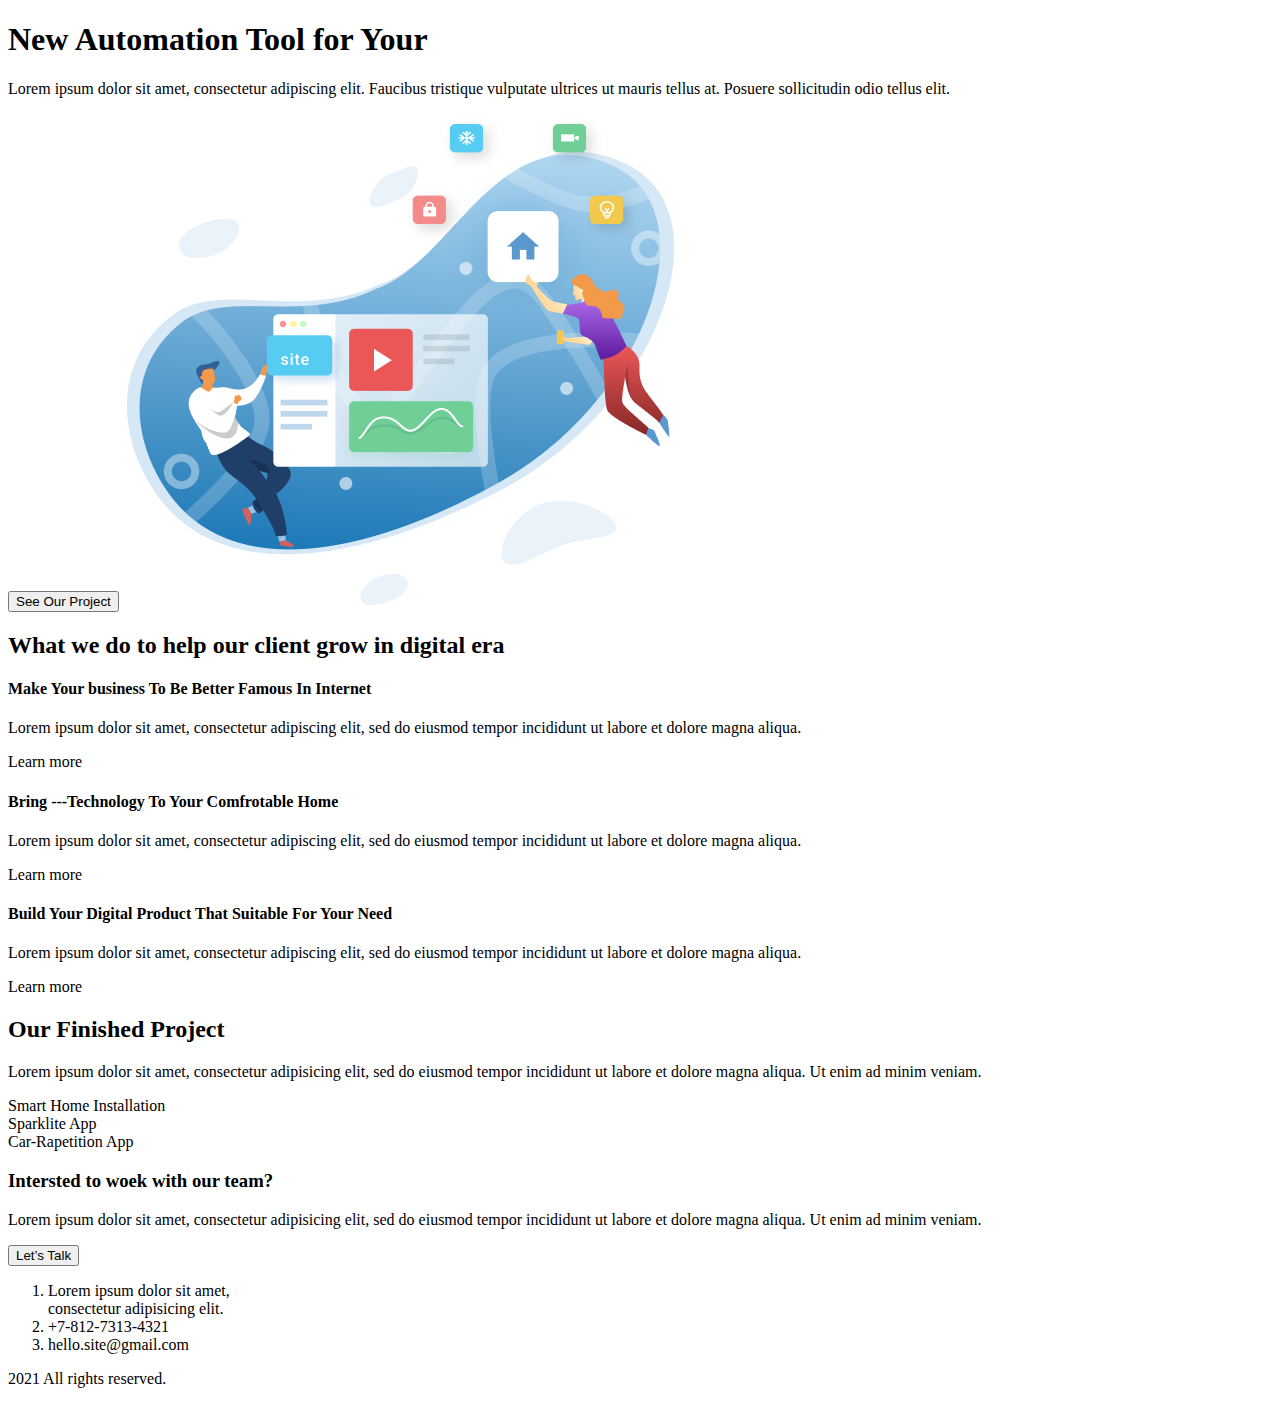
==== index18.html @ c333457b "первая работа для зачета" ====
<!DOCTYPE html>
<html lang="ru">

<head>
	<title>Home Page</title>
	<meta charset="utf-8">
	<meta name="viewport" content="width=device-width, initial-scale=1.0">
	<link rel="stylesheet" href="../zachet1/style18.css">
	<link rel="stylesheet" href="../zachet1/style_tablet.css">
	<link rel="stylesheet" href="../zachet1/style_mobile.css">
</head>

<body>
	<header>
		<div class="container">
			<a href="#" class="logo"></a>
			<a href="#" class="user"></a>
		</div>
	</header>
	<main>
		<section>
			<div class="container">
				<h1>New Automation Tool for Your</h1>
				<p>Lorem ipsum dolor sit amet, consectetur adipiscing elit. Faucibus tristique vulputate ultrices ut mauris
					tellus at. Posuere sollicitudin odio tellus elit.</p>
				<button type="button">See Our Project</button>
				<img class="main__illustration" src="img/illustration.png" alt="картинка">
				<div class="gradient"></div>
			</div>
		</section>
		<section class="flex">
			<div class="container">
				<h2>What we do to help our client grow in digital era</h2>
				<div class="container__card">
					<div class="card">
						<div class="Ellipse"></div>
						<div class="card__image1"></div>
						<div class="card__text">
							<h4>Make Your business To Be Better Famous In Internet</h4>
							<p class="text__p">Lorem ipsum dolor sit amet, consectetur adipiscing elit, sed do eiusmod tempor
								incididunt ut labore et dolore magna aliqua.</p>
							<div class="text__link">
								<p class="link__p">Learn more</p>
								<div class="link__icon"></div>
							</div>
						</div>
					</div>
					<div class="card">
						<div class="Ellipse"></div>
						<div class="card__image2"></div>
						<div class="card__text">
							<h4>Bring <span class="v1">---</span><span class="v2">Technology</span> To Your Comfrotable Home</h4>
							<p class="text__p">Lorem ipsum dolor sit amet, consectetur adipiscing elit, sed do eiusmod tempor
								incididunt ut labore et dolore magna aliqua.</p>
							<div class="text__link">
								<p class="link__p">Learn more</p>
								<div class="link__icon"></div>
							</div>
						</div>
					</div>
					<div class="card">
						<div class="Ellipse"></div>
						<div class="card__image3"></div>
						<div class="card__text">
							<h4>Build Your Digital Product That Suitable For Your Need</h4>
							<p class="text__p">Lorem ipsum dolor sit amet, consectetur adipiscing elit, sed do eiusmod tempor
								incididunt ut labore et dolore magna aliqua.</p>
							<div class="text__link">
								<p class="link__p">Learn more</p>
								<div class="link__icon"></div>
							</div>
						</div>
					</div>
				</div>
			</div>
		</section>
		<section class="grid">
			<div class="container">
				<h2>Our Finished Project</h2>
				<p class="container__p">Lorem ipsum dolor sit amet, consectetur adipisicing elit, sed do eiusmod tempor
					incididunt ut labore et dolore magna aliqua. Ut enim ad minim veniam.</p>
				<div class="grid__body">
					<div class="grid_item_content0">
						<div class="content0__gradient"></div>
						<div class="content0__text1">Smart Home Installation</div>
						<div class="grid__group"></div>
					</div>
					<div class="grid_item_content1">
						<div class="content1__gradient"></div>
						<div class="content1__text2">Sparklite App</div>
					</div>
					<div class="grid_item_content2">
						<div class="content2__gradient"></div>
						<div class="content2__text2">Car-Rapetition App</div>
					</div>
				</div>
			</div>
		</section>
	</main>
	<footer>
		<section>
			<div class="container">
				<h3>Intersted to woek with our team?</h3>
				<p>Lorem ipsum dolor sit amet, consectetur adipisicing elit, sed do eiusmod tempor incididunt ut labore
					et dolore magna aliqua. Ut enim ad minim veniam.</p>
				<button type="button">Let’s Talk</button>
			</div>
		</section>
		<section>
			<div class="container">
				<ol>
					<li>Lorem ipsum dolor sit amet, <br>consectetur adipisicing elit.</li>
					<li>+7-812-7313-4321</li>
					<li>hello.site@gmail.com</li>
				</ol>
				<p class="copy">2021 All rights reserved.</p>
			</div>
		</section>
	</footer>
</body>

</html>
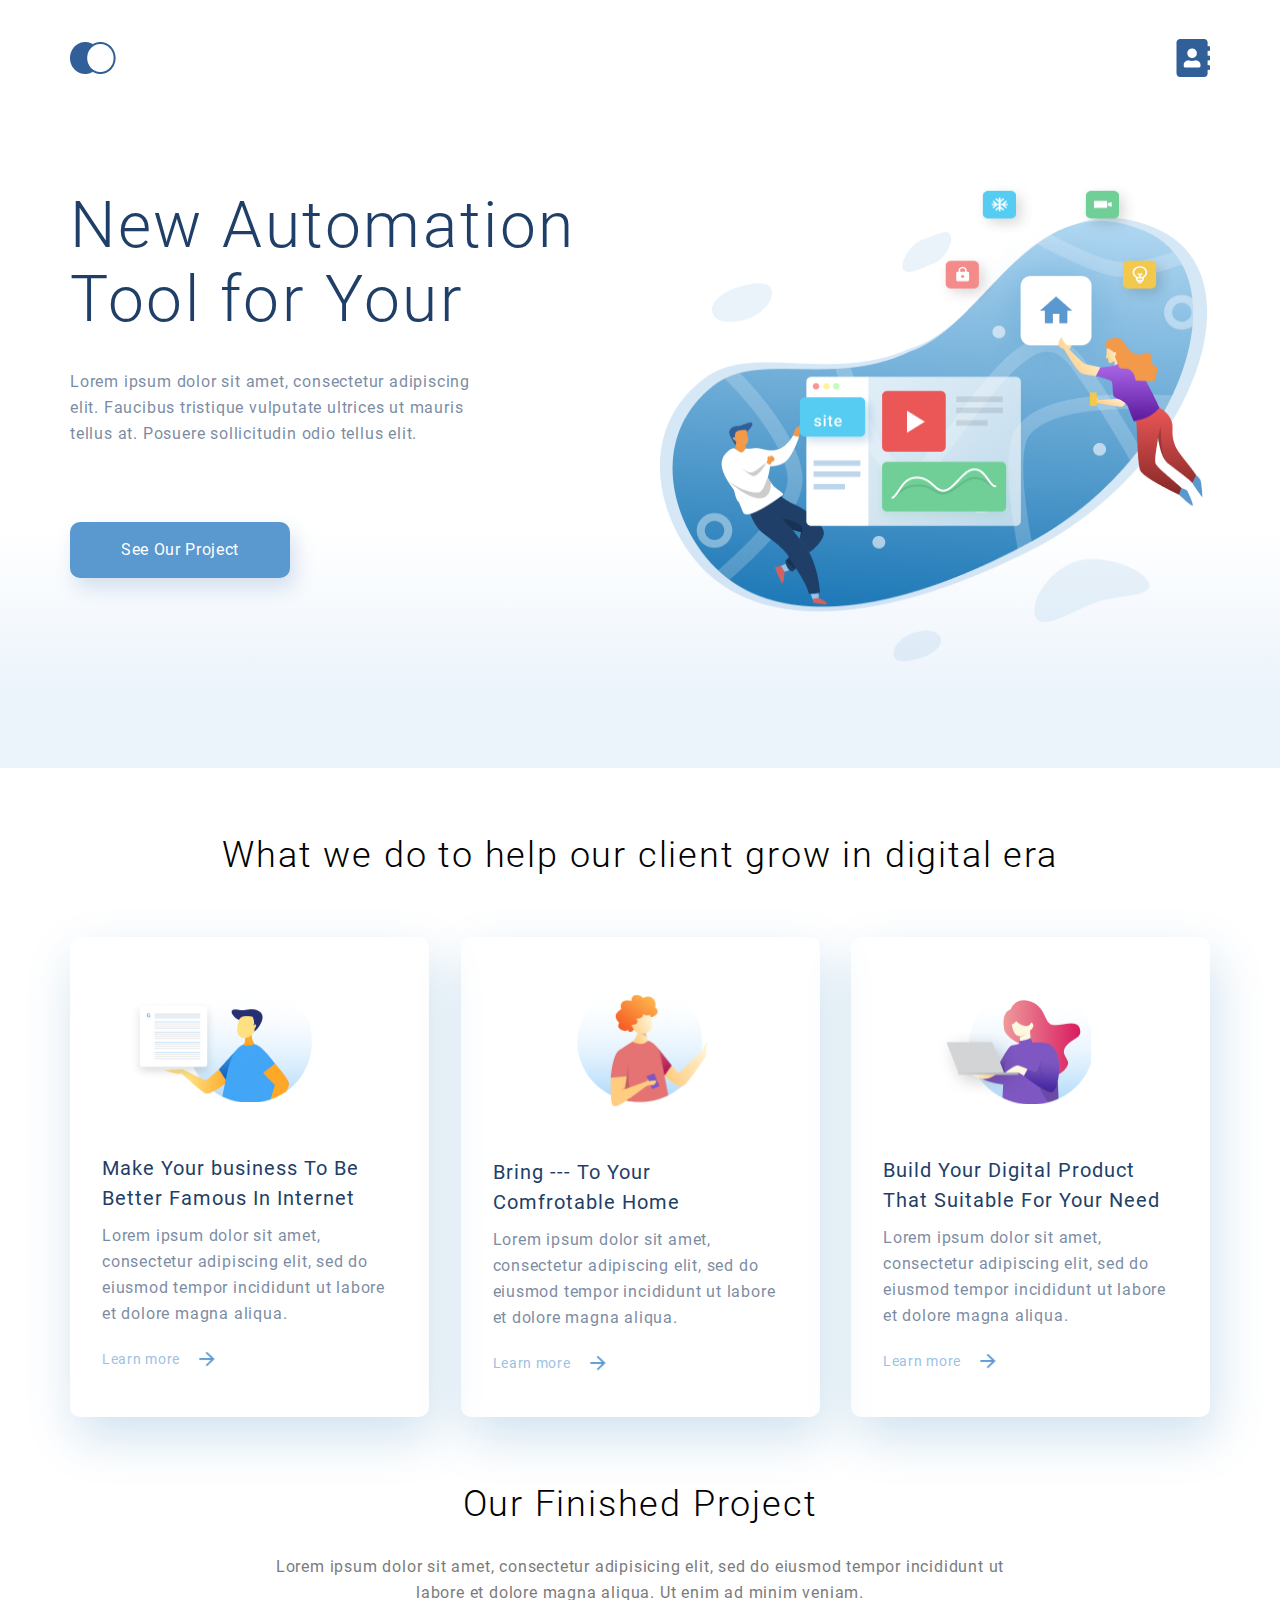
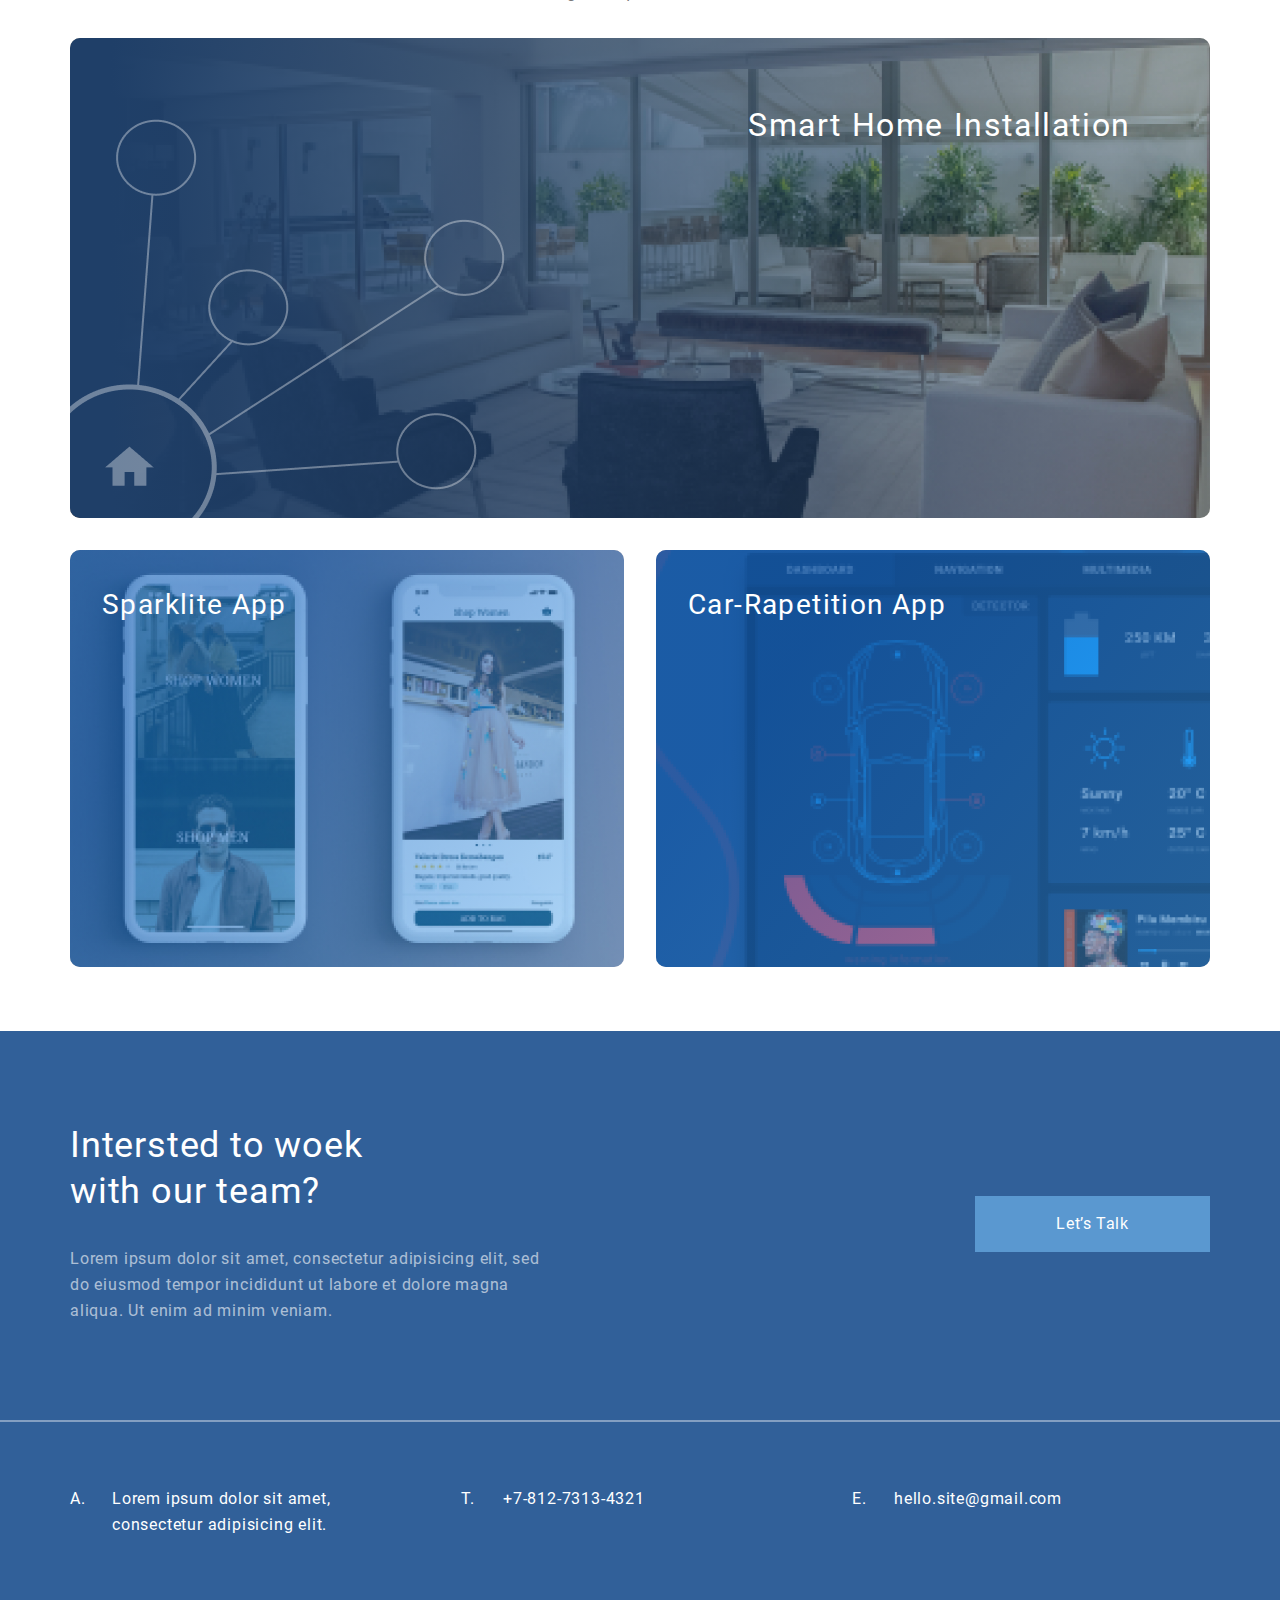
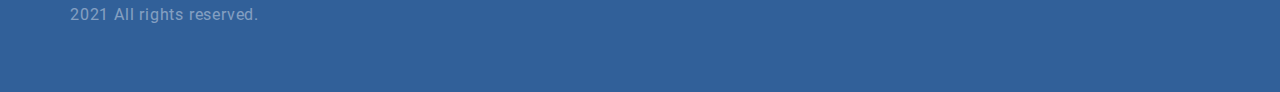
==== commit 3b5a87c2: "добавил изменения" ====
--- a/index18.html
+++ b/index18.html
@@ -5,9 +5,9 @@
 	<title>Home Page</title>
 	<meta charset="utf-8">
 	<meta name="viewport" content="width=device-width, initial-scale=1.0">
-	<link rel="stylesheet" href="../zachet1/style18.css">
-	<link rel="stylesheet" href="../zachet1/style_tablet.css">
-	<link rel="stylesheet" href="../zachet1/style_mobile.css">
+	<link rel="stylesheet" href="style18.css">
+	<link rel="stylesheet" href="style_tablet.css">
+	<link rel="stylesheet" href="style_mobile.css">
 </head>
 
 <body>
--- a/style18.css
+++ b/style18.css
@@ -0,0 +1,479 @@
+/* шрифты */
+
+@font-face {
+  font-family: 'Roboto';
+  src: url('fonts/Roboto-Light.woff2') format('woff2');
+  font-weight: 300;
+  font-style: normal;
+}
+
+@font-face {
+  font-family: 'Roboto';
+  src: url('fonts/Roboto-Regular.woff2') format('woff2');
+  font-weight: 400;
+  font-style: normal;
+}
+
+@font-face {
+  font-family: 'Roboto';
+  src: url('fonts/Roboto-Medium.woff2') format('woff2');
+  font-weight: 500;
+  font-style: normal;
+}
+
+/* глобальный сброс */
+html,
+body,
+body div,
+span,
+label,
+h1,
+h2,
+h3,
+h4,
+h5,
+h6,
+p,
+a,
+em,
+font,
+img,
+s,
+small,
+strike,
+strong,
+sub,
+sup,
+b,
+u,
+i,
+dl,
+dt,
+dd,
+ol,
+ul,
+li,
+button,
+form,
+fieldset,
+article,
+aside,
+footer,
+header,
+nav,
+section,
+input,
+textarea {
+  margin: 0;
+  padding: 0;
+  border: none;
+  outline: none;
+  background: none;
+  list-style: none;
+}
+
+/* взлом регулировки шрифтов */
+html * {
+  max-height: 1000000px;
+}
+
+/* общий */
+html {
+  height: 100%;
+}
+
+body {
+  font: normal 400 16px / 26px 'Roboto', Arial, Helvetica, sans-serif;
+  letter-spacing: 0.05em;
+  height: 100%;
+  max-width: 1366px;
+  display: flex;
+  flex-direction: column;
+}
+
+.container {
+  width: 1140px;
+  margin: 0 auto;
+}
+
+h1 {
+  margin: 189px 0 0 0;
+  width: 510px;
+  height: 148px;
+  font-family: 'Roboto';
+  font-style: normal;
+  font-weight: 300;
+  font-size: 64px;
+  line-height: 74px;
+  letter-spacing: 0.04em;
+  color: #1F3F68;
+}
+
+h2 {
+  margin: 0 auto 64px;
+  width: 1137px;
+  height: 41px;
+  font-family: 'Roboto';
+  font-style: normal;
+  font-weight: 300;
+  font-size: 36px;
+  line-height: 46px;
+  text-align: center;
+  letter-spacing: 0.05em;
+  color: #000000;
+}
+
+h3 {
+  font-size: 36px;
+  line-height: 46px;
+}
+
+h4 {
+  margin: 51px 0 0 32px;
+  width: 283px;
+  height: 55px;
+  font-family: 'Roboto';
+  font-style: normal;
+  font-weight: 400;
+  font-size: 20px;
+  line-height: 30px;
+  letter-spacing: 0.05em;
+  color: #1F3F68;
+}
+
+/* header */
+
+header {
+  max-width: 1366px;
+  position: absolute;
+  top: 34px;
+  width: 100%;
+  flex: none;
+}
+
+header .container {
+  height: 48px;
+  display: flex;
+  justify-content: space-between;
+}
+
+header a {
+  display: block;
+  height: 48px;
+  background-position: center center;
+  background-repeat: no-repeat;
+}
+
+.logo {
+  width: 46px;
+  background-image: url('img/logo.png');
+}
+
+.user {
+  width: 34px;
+  background-image: url('img/user.png');
+}
+
+/* main */
+/* section */
+
+main section {
+  margin: 0 auto 64px;
+}
+
+main p {
+  margin: 32px 0 0 0;
+  width: 425px;
+  height: 82px;
+  color: #1F3F68;
+  opacity: 0.6;
+}
+
+main button {
+  cursor: pointer;
+  margin: 71px 0 190px 0;
+  width: 220px;
+  height: 56px;
+  color: #fff;
+  border-radius: 10px;
+  background: #5a98d0;
+  box-shadow: 5px 10px 20px rgba(53, 110, 173, 0.2);
+  font: normal 400 16px / 26px 'Roboto', Arial, Helvetica, sans-serif;
+  letter-spacing: 0.04em;
+}
+
+.main__illustration {
+  height: 481.39px;
+  width: 553.68px;
+  float: right;
+  margin-top: -270px;
+}
+
+.gradient {
+  z-index: -1;
+  position: absolute;
+  max-width: 1366px;
+  width: 100%;
+  height: 768px;
+  left: 0px;
+  top: 0px;
+  background: linear-gradient(0deg, #EBF3FB 0%, #EBF3FB 8.84%, rgba(152, 195, 232, 0) 31.12%);
+}
+
+/* section "flex" */
+
+.container__card {
+  display: flex;
+  justify-content: space-between;
+}
+
+.card {
+  width: 359px;
+  height: 480px;
+  box-shadow: 5px 20px 50px rgba(16, 112, 177, 0.2);
+  border-radius: 10px;
+}
+
+.Ellipse {
+  position: absolute;
+  margin-top: 47.15px;
+  margin-left: 117.15px;
+  width: 124.71px;
+  height: 120.72px;
+  border-radius: 50%;
+}
+
+.Ellipse:hover {
+  cursor: pointer;
+  z-index: -1;
+  background-image: url('img/Ellipse.png');
+}
+
+.card__image1 {
+  margin: 43.9px 0 0 59px;
+  width: 183px;
+  height: 120.72px;
+  background-image: url('img/1.png');
+}
+
+.card__image2 {
+  margin: 43.61px 0 0 116.33px;
+  width: 131.6px;
+  height: 125.58px;
+  background-image: url('img/2.png');
+}
+
+.card__image3 {
+  margin: 48.52px 0 0 80px;
+  width: 160px;
+  height: 118.68px;
+  background-image: url('img/3.png');
+}
+
+.v2 {
+  display: none;
+}
+
+.text__p {
+  margin: 15px 0 0 32px;
+  width: 295px;
+  height: 96px;
+}
+
+.text__link {
+  display: flex;
+  justify-content: space-between;
+  margin: 25px 0 44px 32px;
+  width: 120px;
+  height: 27px;
+}
+
+.link__p {
+  cursor: pointer;
+  margin: 0;
+  width: 80px;
+  height: 27px;
+  font-family: 'Roboto';
+  font-style: normal;
+  font-weight: 400;
+  font-size: 14px;
+  line-height: 30px;
+  letter-spacing: 0.05em;
+  color: #5A98D0;
+}
+
+.link__icon {
+  cursor: pointer;
+  margin: 4px;
+  width: 22.55px;
+  height: 21.95px;
+  background-image: url('img/ic_arrow_forward_24px.png');
+}
+
+/* section "grid" */
+
+.container__p {
+  margin: -32px auto;
+  width: 750px;
+  height: 52px;
+  text-align: center;
+  color: #222222;
+}
+
+.grid__body {
+  display: grid;
+  grid-template-columns: 1fr;
+  grid-template-rows: 417px 1fr, 1fr;
+  grid-template-areas:
+    "content0 content0"
+    "content1 content2";
+  margin: 64px 0 0 0;
+  gap: 32px;
+}
+
+.grid_item_content0 {
+  grid-area: content0;
+  background-image: url(img/grid_item_1.png);
+  background-size: cover;
+  height: 480px;
+  border-radius: 10px;
+}
+
+.grid_item_content1 {
+  grid-area: content1;
+  background-image: url(img/grid_item_2.png);
+  background-position: center;
+  height: 417px;
+  width: 554px;
+  border-radius: 10px;
+}
+
+.grid_item_content2 {
+  grid-area: content2;
+  background-image: url(img/grid_item_3.png);
+  background-position: center;
+  height: 417px;
+  width: 554px;
+  border-radius: 10px;
+}
+
+.content0__gradient {
+  width: 1140px;
+  height: 480px;
+  background: linear-gradient(89.99deg, #1F3F68 3.62%, rgba(31, 63, 104, 0.37) 97.78%);
+  border-radius: 10px;
+}
+
+.content1__gradient,
+.content2__gradient {
+  height: 417px;
+  width: 554px;
+  background: linear-gradient(308.85deg, rgba(66, 165, 245, 0.4) -1.71%, rgba(21, 101, 192, 0.6) 74.54%);
+  border-radius: 10px;
+}
+
+.content0__text1 {
+  position: absolute;
+  margin: -416px 0 0 678px;
+  width: 398px;
+  height: 112px;
+  font-size: 32px;
+  line-height: 46px;
+  letter-spacing: 0.05em;
+  color: #FFFFFF;
+}
+
+.content1__text2,
+.content2__text2 {
+  margin: -385px 339px 0 32px;
+  width: 260px;
+  height: 46px;
+  font-size: 28px;
+  line-height: 46px;
+  letter-spacing: 0.05em;
+  color: #FFFFFF;
+}
+
+.grid__group {
+  margin: -480px 0 0 0;
+  background-image: url(img/grid_Group.png);
+  background-size: contain;
+  background-repeat: no-repeat;
+  width: 435px;
+  height: 480px;
+  opacity: 0.6;
+}
+
+/* footer */
+
+footer {
+  flex: none;
+  background: #316099;
+  color: #fff;
+}
+
+footer section+section {
+  border-top: 2px solid rgba(255, 255, 255, 0.4);
+}
+
+footer .container {
+  padding: 64px 0;
+}
+
+footer h3 {
+  margin: 27px 0;
+  font-weight: 400;
+  text-align: left;
+  width: 336px;
+}
+
+footer p {
+  margin: 32px 0;
+  opacity: 0.6;
+  width: 480px;
+}
+
+footer ol {
+  display: flex;
+  justify-content: space-between;
+  margin: 0;
+}
+
+footer li {
+  flex: 0 0 316px;
+  padding-left: 42px;
+  position: relative;
+}
+
+footer li::before {
+  display: block;
+  position: absolute;
+  left: 0;
+  top: 0;
+  content: 'T.';
+}
+
+footer li:first-child::before {
+  content: 'A.';
+}
+
+footer li:last-child::before {
+  content: 'E.';
+}
+
+footer button {
+  cursor: pointer;
+  float: right;
+  margin-top: -160px;
+  width: 235px;
+  height: 56px;
+  color: #fff;
+  background: #5a98d0;
+  font: normal 400 16px / 26px 'Roboto', Arial, Helvetica, sans-serif;
+  letter-spacing: 0.04em;
+}
+
+.copy {
+  margin: 64px 0 0;
+  opacity: 0.4;
+}--- a/style_tablet.css
+++ b/style_tablet.css
@@ -0,0 +1,203 @@
+@media screen and (max-width: 1200px) {
+
+  /* общий */
+
+  .container {
+    max-width: 739px;
+  }
+
+  h1 {
+    margin: 207px 0 0 0;
+  }
+
+  h2 {
+    margin-bottom: 48px;
+    width: 704px;
+    height: 46px;
+  }
+
+  h4 {
+    width: 277px;
+    height: 55px;
+  }
+
+  /* header */
+
+  header {
+    top: 47px;
+  }
+
+  /* main */
+  /* section */
+
+  main section {
+    margin: 0 auto 83px;
+  }
+
+  main p {
+    margin: 32px 0 0 0;
+  }
+
+  main button {
+    margin: 71px 0 171px 0;
+  }
+
+  .main__illustration {
+    width: 336px;
+    height: 292.13px;
+    margin-top: -90px;
+  }
+
+  /* section "flex" */
+
+  .container__card {
+    justify-content: space-around;
+    flex-wrap: wrap;
+  }
+
+  .card {
+    width: 335px;
+    height: 450px;
+    margin: 16px 30px;
+  }
+
+  .card__image1 {
+    background-position: center;
+    margin: 40.96px 0 0 60px;
+    width: 175px;
+    height: 120px;
+  }
+
+  .card__image2 {
+    margin: 40.97px 0 0 113px;
+    width: 126px;
+    height: 125.99px;
+  }
+
+  .card__image3 {
+    background-position: center;
+    margin: 42.65px 0 0 80px;
+    width: 158px;
+    height: 118px;
+  }
+
+  .Ellipse {
+    margin-top: 42px;
+    margin-left: 115px;
+    width: 122px;
+    height: 120px;
+  }
+
+  .v1 {
+    display: none;
+  }
+
+  .v2 {
+    display: inline;
+  }
+
+  .text__p {
+    width: 276px;
+    height: 91px;
+  }
+
+  /* section "grid" */
+
+  .container__p {
+    margin: -32px auto;
+    width: 520px;
+    height: 78px;
+  }
+
+  .grid__body {
+    grid-template-columns: 354.5px 1fr;
+    grid-template-rows: 297px 1fr, 1fr;
+    margin: 64px 0 0 0;
+    gap: 32px;
+  }
+
+  .grid_item_content0 {
+    height: 297px;
+    border-radius: 10px;
+  }
+
+  .grid_item_content1 {
+    background-size: cover;
+    height: 253px;
+    width: 354.5px;
+    border-radius: 10px;
+  }
+
+  .grid_item_content2 {
+    background-size: cover;
+    height: 253px;
+    width: 354.5px;
+    border-radius: 10px;
+  }
+
+  .content0__gradient {
+    width: auto;
+    height: 297px;
+  }
+
+  .content1__gradient,
+  .content2__gradient {
+    height: 253px;
+    width: 354.5px;
+  }
+
+  .content0__text1 {
+    margin: -233px 64px 0 260px;
+  }
+
+  .content1__text2,
+  .content2__text2 {
+    margin: -233px 34px 0 32px;
+    width: 282px;
+    height: 27px;
+  }
+
+  .grid__group {
+    margin: -297px 0 0 0;
+    width: 435px;
+    height: 297px;
+  }
+
+  /* footer */
+
+  footer .container {
+    padding: 64px 92px;
+    box-sizing: border-box;
+  }
+
+  footer h3 {
+    margin: -16px 0 32px;
+  }
+
+  footer p {
+    width: 336px;
+    margin: 0;
+  }
+
+  footer button {
+    margin-top: -115px;
+    width: 134px;
+    height: 32px;
+  }
+
+  footer ol {
+    display: block;
+  }
+
+  footer li {
+    padding-left: 59px;
+  }
+
+  footer li+li {
+    margin-top: 26px;
+  }
+
+  footer li br {
+    display: none;
+  }
+}--- a/style_mobile.css
+++ b/style_mobile.css
@@ -0,0 +1,221 @@
+@media screen and (max-width: 760px) {
+
+  /* общий */
+
+  body {
+    text-align: center;
+    min-width: 339px;
+  }
+
+  .container {
+    width: auto;
+    min-width: 339px;
+    margin: 0 16px;
+  }
+
+  h1 {
+    margin: 92px auto 0;
+    width: 320px;
+    height: 76px;
+    font-size: 32px;
+    line-height: 38px;
+  }
+
+  h2 {
+    margin-bottom: 16px;
+    width: 341px;
+    height: 55px;
+    font-size: 24px;
+    line-height: 28px;
+  }
+
+  h3 {
+    font-size: 24px;
+    line-height: 28px;
+  }
+
+  h4 {
+    text-align: left;
+  }
+
+  /* header */
+
+  header {
+    top: 16px;
+  }
+
+  /* main */
+  /* section */
+  main section {
+    margin: 0 auto 48px;
+  }
+
+  main p {
+    margin: 12px auto 0;
+    width: 343px;
+    height: 96px;
+  }
+
+  main button {
+    margin: 32px auto 41px;
+    width: 108px;
+    height: 27px;
+    border-radius: 0;
+    background: none;
+    box-shadow: none;
+    font-size: 12px;
+    text-align: center;
+    color: #ffffff;
+  }
+
+  .main__illustration {
+    display: none;
+  }
+
+  .gradient {
+    height: 376px;
+    min-width: 376px;
+  }
+
+  /* section "flex" */
+
+  .card {
+    width: 335px;
+    height: 450px;
+    margin: 16px 20px;
+  }
+
+  /* section "grid" */
+
+  .container__p {
+    margin: -32px auto;
+    width: 343px;
+    height: 104px;
+  }
+
+  .text__p {
+    text-align: left;
+  }
+
+  .grid__body {
+    grid-template-columns: 1fr;
+    grid-template-rows: 1fr;
+    grid-template-areas:
+      "content0"
+      "content1"
+      "content2";
+    margin: 82px 0 0 0;
+    gap: 16px;
+  }
+
+  .grid_item_content0 {
+    margin: 0 auto;
+    height: 144px;
+    width: 343px;
+    border-radius: 10px;
+  }
+
+  .grid_item_content1 {
+    margin: 0 auto;
+    height: 255px;
+    width: 343px;
+    border-radius: 10px;
+  }
+
+  .grid_item_content2 {
+    margin: 0 auto;
+    height: 255px;
+    width: 343px;
+    border-radius: 10px;
+  }
+
+  .content0__gradient {
+    width: auto;
+    height: 144px;
+  }
+
+  .content1__gradient,
+  .content2__gradient {
+    height: 255px;
+    width: 343px;
+  }
+
+  .content0__text1 {
+    margin: -128px 16px 0 136px;
+    width: 191px;
+    height: 16px;
+    font-size: 16px;
+    line-height: 19px;
+    letter-spacing: 0;
+  }
+
+  .content1__text2,
+  .content2__text2 {
+    text-align: left;
+    margin: -240px 34px 0 16px;
+    width: 282px;
+    height: 27px;
+    font-size: 16px;
+    line-height: 19px;
+    letter-spacing: 0;
+  }
+
+  .grid__group {
+    margin: -144px 0 0 0;
+    width: 235px;
+    height: 144px;
+  }
+
+  /* footer */
+
+  footer {
+    min-width: 376px;
+  }
+
+  footer .container {
+    padding: 32px 0px;
+    box-sizing: border-box;
+  }
+
+  footer h3 {
+    width: 240px;
+    height: 51px;
+    margin: -14px auto 32px;
+    text-align: center;
+  }
+
+  footer p {
+    margin: 0 auto;
+    width: 360px;
+    height: 120px;
+  }
+
+  footer button {
+    float: none;
+    width: 108px;
+    height: 31px;
+    margin: 40px auto 8px;
+  }
+
+  footer ol {
+    display: inline-block;
+    text-align: left;
+    margin: 0;
+  }
+
+  footer li {
+    padding-left: 39px;
+  }
+
+  footer li+li {
+    margin-top: 18px;
+  }
+
+  footer li br {
+    display: inline;
+  }
+
+  .copy {
+    margin: 32px auto 0;
+  }
+}